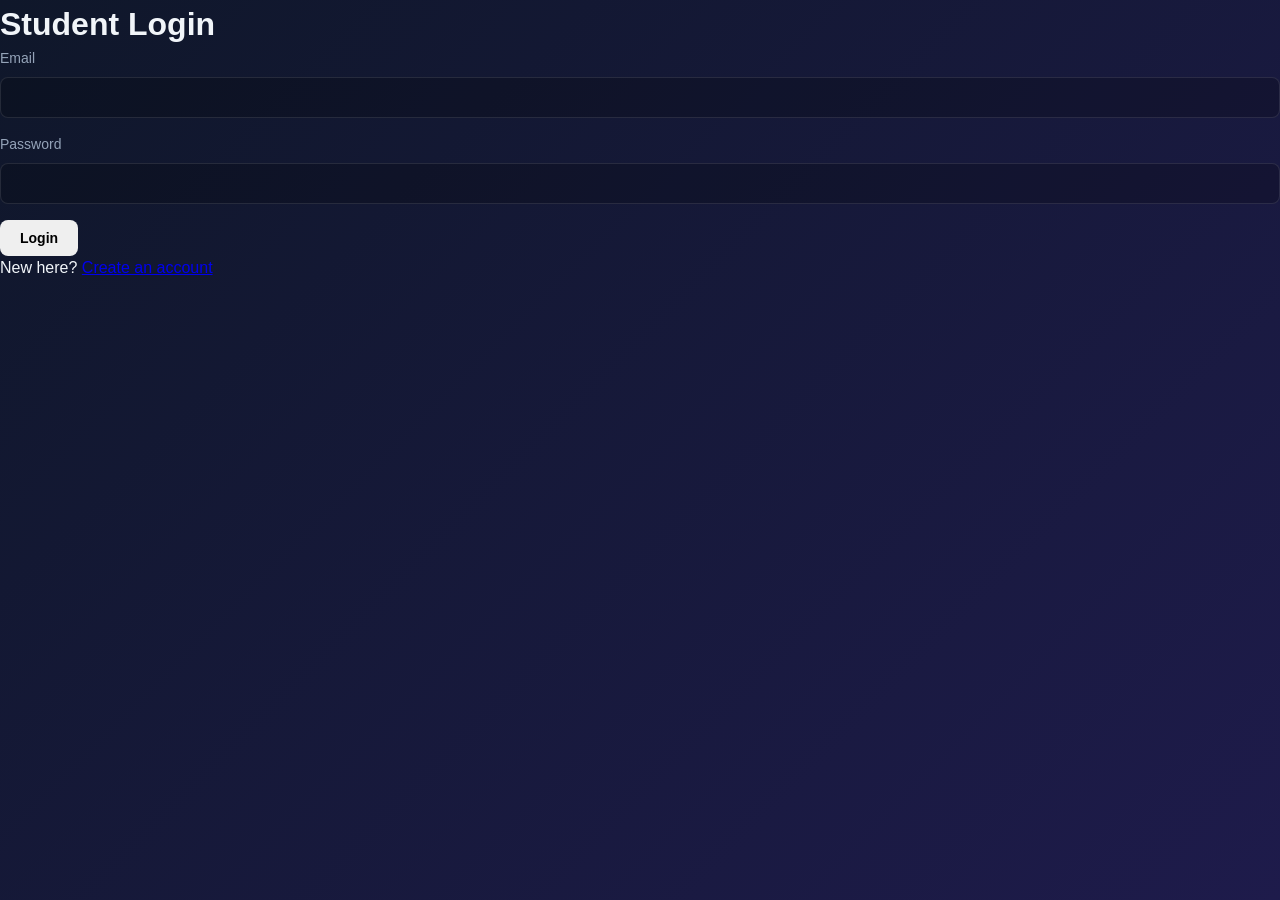
==== frontend/login.html @ 5ab9a2c1 "Initial clean commit" ====
<!DOCTYPE html>
<html lang="en">
<head>
  <meta charset="UTF-8" />
  <title>Student Login - AI College Scheduler</title>
  <meta name="viewport" content="width=device-width, initial-scale=1.0" />
  <link rel="stylesheet" href="styles.css" />
</head>
<body class="auth-body">
  <div class="auth-container">
    <div class="auth-card">
      <h1>Student Login</h1>
      <form id="login-form">
        <label>
          Email
          <input type="email" name="email" required />
        </label>
        <label>
          Password
          <input type="password" name="password" required />
        </label>
        <button type="submit">Login</button>
        <p class="auth-switch">
          New here?
          <a href="/register-page">Create an account</a>
        </p>
      </form>
      <div id="login-error" class="error-text"></div>
    </div>
  </div>
  <script src="script.js"></script>
</body>
</html>
---- frontend/styles.css ----
:root {
  --primary: #3b82f6;
  --primary-hover: #2563eb;
  --secondary: #64748b;
  --bg-gradient: linear-gradient(135deg, #0f172a 0%, #1e1b4b 100%);
  --panel-bg: rgba(30, 41, 59, 0.7);
  --glass-bg: rgba(255, 255, 255, 0.05);
  --text-main: #f1f5f9;
  --text-muted: #94a3b8;
  --border: rgba(255, 255, 255, 0.1);
  --accent: #8b5cf6;
  --success: #10b981;
  --error: #ef4444;
  --sidebar-w: 240px;
  --radius: 12px;
  --shadow: 0 10px 25px -5px rgba(0, 0, 0, 0.1), 0 8px 10px -6px rgba(0, 0, 0, 0.1);
}

* {
  box-sizing: border-box;
  margin: 0;
  padding: 0;
}

body {
  font-family: 'Inter', -apple-system, BlinkMacSystemFont, "Segoe UI", Roboto, Helvetica, Arial, sans-serif;
  background: var(--bg-gradient);
  color: var(--text-main);
  min-height: 100vh;
  line-height: 1.5;
  background-attachment: fixed;
}

.layout {
  display: flex;
  min-height: 100vh;
}

/* Sidebar */
.sidebar {
  width: var(--sidebar-w);
  background: rgba(15, 23, 42, 0.9);
  backdrop-filter: blur(10px);
  border-right: 1px solid var(--border);
  display: flex;
  flex-direction: column;
  position: fixed;
  top: 0;
  bottom: 0;
  padding: 1.5rem 0.875rem;
  z-index: 100;
}

.sidebar-header h1 {
  font-size: 1.25rem;
  letter-spacing: -0.025em;
  background: linear-gradient(to right, #60a5fa, #a78bfa);
  -webkit-background-clip: text;
  background-clip: text;
  -webkit-text-fill-color: transparent;
}

.logo-icon {
  width: 40px;
  height: 40px;
  background: var(--glass-bg);
  border-radius: 10px;
  display: flex;
  align-items: center;
  justify-content: center;
  margin-bottom: 0.75rem;
  color: var(--primary);
  border: 1px solid var(--border);
}

.logo-icon svg {
  width: 24px;
  height: 24px;
}

.sidebar-header p {
  font-size: 0.8rem;
  color: var(--text-muted);
  margin-bottom: 1.5rem;
}

.sidebar-nav {
  flex: 1;
}

.nav-item {
  width: 100%;
  padding: 0.6rem 0.75rem;
  margin-bottom: 0.25rem;
  background: transparent;
  border: none;
  border-radius: var(--radius);
  color: var(--text-muted);
  text-align: left;
  font-weight: 500;
  cursor: pointer;
  transition: all 0.2s ease;
  display: flex;
  align-items: center;
  gap: 0.65rem;
  font-size: 0.9rem;
}

.nav-item svg {
  width: 18px;
  height: 18px;
  flex-shrink: 0;
}

.nav-item:hover {
  background: var(--glass-bg);
  color: var(--text-main);
}

.nav-item.active {
  background: var(--primary);
  color: white;
  box-shadow: 0 4px 6px -1px rgba(59, 130, 246, 0.4);
}

.sidebar-footer {
  padding-top: 1rem;
  border-top: 1px solid var(--border);
}

/* Main Content */
.main-content {
  margin-left: var(--sidebar-w);
  flex: 1;
  padding: 2.5rem;
  max-width: 1200px;
}

/* Stats Grid */
.stats-grid {
  display: grid;
  grid-template-columns: repeat(auto-fit, minmax(180px, 1fr));
  gap: 1.5rem;
  margin-bottom: 3rem;
}

.stat-card {
  background: var(--panel-bg);
  backdrop-filter: blur(8px);
  border: 1px solid var(--border);
  padding: 1.5rem;
  border-radius: var(--radius);
  transition: transform 0.2s ease, box-shadow 0.2s ease;
}

.stat-card:hover {
  transform: translateY(-4px);
  box-shadow: var(--shadow);
}

.stat-card h3 {
  font-size: 0.875rem;
  color: var(--text-muted);
  text-transform: uppercase;
  letter-spacing: 0.05em;
  margin-bottom: 0.5rem;
}

.stat-card p {
  font-size: 2rem;
  font-weight: 700;
}

/* Sections */
.content-section {
  display: none;
  animation: fadeIn 0.4s ease-out;
}

.content-section.active {
  display: block;
}

@keyframes fadeIn {
  from {
    opacity: 0;
    transform: translateY(10px);
  }

  to {
    opacity: 1;
    transform: translateY(0);
  }
}

.section-header {
  display: flex;
  justify-content: space-between;
  align-items: center;
  margin-bottom: 2rem;
}

.panel {
  background: var(--panel-bg);
  backdrop-filter: blur(8px);
  border: 1px solid var(--border);
  padding: 2rem;
  border-radius: var(--radius);
  margin-bottom: 2rem;
}

/* Tables */
.data-table {
  width: 100%;
  border-collapse: collapse;
  margin-top: 1rem;
}

.data-table th {
  text-align: left;
  padding: 1rem;
  color: var(--text-muted);
  font-weight: 600;
  border-bottom: 1px solid var(--border);
  font-size: 0.875rem;
}

.data-table td {
  padding: 1rem;
  border-bottom: 1px solid var(--border);
  font-size: 0.9375rem;
}

.data-table tr:last-child td {
  border-bottom: none;
}

.data-table tbody tr:hover {
  background: var(--glass-bg);
}

/* Buttons */
button {
  padding: 0.625rem 1.25rem;
  border-radius: 8px;
  font-weight: 600;
  cursor: pointer;
  transition: all 0.2s;
  border: none;
  font-size: 0.875rem;
}

button.primary {
  background: var(--primary);
  color: white;
}

button.primary:hover {
  background: var(--primary-hover);
  transform: translateY(-1px);
}

button.secondary {
  background: var(--glass-bg);
  color: var(--text-main);
  border: 1px solid var(--border);
}

button.secondary:hover {
  background: rgba(255, 255, 255, 0.1);
}

button.small {
  padding: 0.4rem 0.8rem;
  font-size: 0.75rem;
}

/* Forms & Inputs */
input[type="text"],
input[type="email"],
input[type="password"],
input[type="number"],
select {
  width: 100%;
  padding: 0.75rem;
  background: rgba(0, 0, 0, 0.2);
  border: 1px solid var(--border);
  border-radius: 8px;
  color: white;
  margin-top: 0.5rem;
  transition: border-color 0.2s;
}

input:focus {
  outline: none;
  border-color: var(--primary);
}

label {
  display: block;
  font-size: 0.875rem;
  color: var(--text-muted);
  margin-bottom: 1rem;
}

/* Modals */
.modal-overlay {
  position: fixed;
  inset: 0;
  background: rgba(0, 0, 0, 0.6);
  backdrop-filter: blur(4px);
  display: flex;
  align-items: center;
  justify-content: center;
  z-index: 1000;
  transition: opacity 0.3s;
}

.modal-content {
  background: #1e293b;
  width: 100%;
  max-width: 500px;
  border-radius: var(--radius);
  border: 1px solid var(--border);
  box-shadow: 0 25px 50px -12px rgba(0, 0, 0, 0.5);
}

.modal-header {
  padding: 1.5rem;
  border-bottom: 1px solid var(--border);
  display: flex;
  justify-content: space-between;
  align-items: center;
}

.modal-body {
  padding: 1.5rem;
}

.hidden {
  display: none !important;
}

/* Utilities */
.two-column {
  display: grid;
  grid-template-columns: 2fr 1fr;
  gap: 1.5rem;
}

.admin-upload-status {
  margin-top: 1rem;
  padding: 0.75rem;
  border-radius: 8px;
}

.admin-upload-status.success {
  background: rgba(16, 185, 129, 0.1);
  color: var(--success);
}

.admin-upload-status.error {
  background: rgba(239, 68, 68, 0.1);
  color: var(--error);
}

/* Timetable Grid */
.timetable {
  margin-top: 1rem;
  overflow-x: auto;
}

.timetable-grid {
  display: grid;
  grid-template-columns: 80px repeat(7, 1fr);
  /* 7 days now matched with DAYS array */
  grid-template-rows: 40px repeat(12, 48px);
  /* 12 hours * 48px matched with JS */
  background: var(--panel-bg);
  border-radius: var(--radius);
  border: 1px solid var(--border);
  min-width: 900px;
  position: relative;
}

.timetable-header {
  grid-row: 1;
  display: flex;
  align-items: center;
  justify-content: center;
  font-weight: 600;
  color: var(--text-muted);
  border-bottom: 1px solid var(--border);
  border-right: 1px solid var(--border);
  font-size: 0.75rem;
  text-transform: uppercase;
  background: rgba(255, 255, 255, 0.05);
}

.timetable-timecell {
  grid-column: 1;
  display: flex;
  align-items: center;
  justify-content: center;
  font-size: 0.7rem;
  color: var(--text-muted);
  border-right: 1px solid var(--border);
  border-bottom: 1px solid var(--border);
  background: rgba(255, 255, 255, 0.03);
}

.timetable-slot {
  border-right: 1px solid var(--border);
  border-bottom: 1px solid var(--border);
  background: rgba(255, 255, 255, 0.01);
}

.timetable-day-column {
  position: relative;
  grid-row: 2 / 14;
  border-right: 1px solid var(--border);
}

.timetable-event {
  position: absolute;
  left: 4px;
  right: 4px;
  padding: 0.75rem;
  border-radius: 12px;
  color: white;
  font-size: 0.75rem;
  box-shadow: 0 4px 15px rgba(0, 0, 0, 0.3);
  transition: all 0.3s cubic-bezier(0.4, 0, 0.2, 1);
  cursor: grab;
  z-index: 10;
  overflow: hidden;
  border-left: 4px solid var(--accent);
  background: var(--primary-light);
  display: flex;
  flex-direction: column;
  justify-content: center;
}

.timetable-event:hover {
  transform: translateY(-2px) scale(1.02);
  box-shadow: 0 12px 24px rgba(0, 0, 0, 0.5);
  z-index: 20;
}

.timetable-event.dragging {
  opacity: 0.8;
  cursor: grabbing;
  z-index: 100;
  box-shadow: 0 20px 25px -5px rgba(0, 0, 0, 0.4);
  transform: scale(1.05);
}

.event-title {
  font-weight: 800;
  margin-bottom: 2px;
  white-space: nowrap;
  overflow: hidden;
  text-overflow: ellipsis;
  font-size: 0.8rem;
}

.event-meta {
  font-size: 0.7rem;
  opacity: 0.85;
  line-height: 1.3;
  font-weight: 500;
}

.event-actions {
  position: absolute;
  top: 4px;
  right: 4px;
  opacity: 0;
  transition: opacity 0.2s;
}

.timetable-event:hover .event-actions {
  opacity: 1;
}

.event-actions button {
  padding: 2px 4px;
  font-size: 0.6rem;
  background: rgba(0, 0, 0, 0.5);
  border-radius: 4px;
}

.hint-text {
  margin-top: 1.5rem;
  font-size: 0.875rem;
  color: var(--text-muted);
  text-align: center;
}
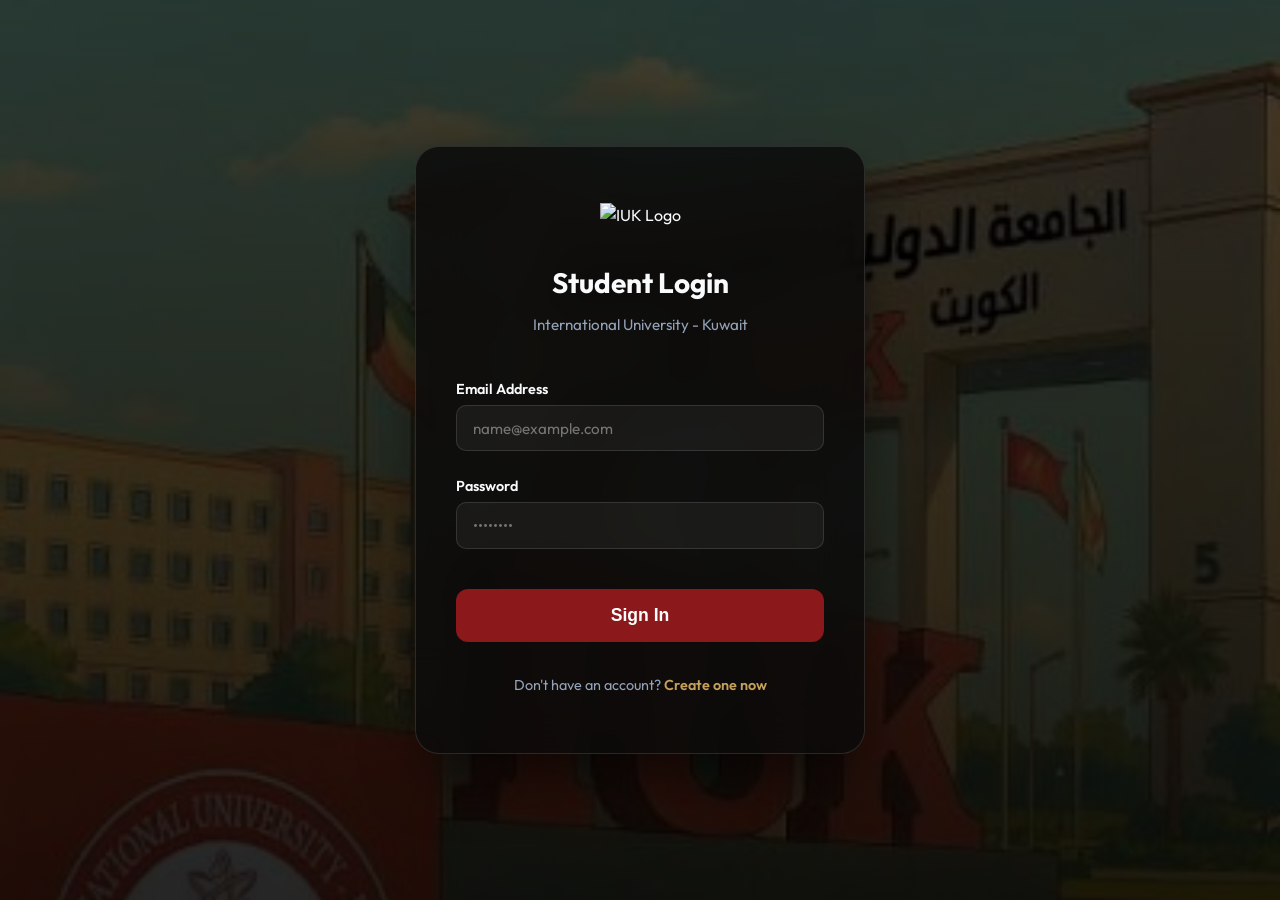
==== commit 9cabdd95: "edit" ====
--- a/frontend/login.html
+++ b/frontend/login.html
@@ -1,28 +1,32 @@
 <!DOCTYPE html>
 <html lang="en">
+
 <head>
   <meta charset="UTF-8" />
   <title>Student Login - AI College Scheduler</title>
   <meta name="viewport" content="width=device-width, initial-scale=1.0" />
   <link rel="stylesheet" href="styles.css" />
 </head>
+
 <body class="auth-body">
   <div class="auth-container">
     <div class="auth-card">
+      <img src="assets/logo.png" alt="IUK Logo" class="auth-logo">
       <h1>Student Login</h1>
+      <p class="subtitle">International University - Kuwait</p>
       <form id="login-form">
-        <label>
-          Email
-          <input type="email" name="email" required />
-        </label>
-        <label>
-          Password
-          <input type="password" name="password" required />
-        </label>
-        <button type="submit">Login</button>
+        <div class="form-group">
+          <label for="login-email">Email Address</label>
+          <input type="email" id="login-email" name="email" placeholder="name@example.com" required />
+        </div>
+        <div class="form-group">
+          <label for="login-password">Password</label>
+          <input type="password" id="login-password" name="password" placeholder="••••••••" required />
+        </div>
+        <button type="submit" class="primary">Sign In</button>
         <p class="auth-switch">
-          New here?
-          <a href="/register-page">Create an account</a>
+          Don't have an account?
+          <a href="/register-page">Create one now</a>
         </p>
       </form>
       <div id="login-error" class="error-text"></div>
@@ -30,5 +34,5 @@
   </div>
   <script src="script.js"></script>
 </body>
-</html>
 
+</html>
--- a/frontend/styles.css
+++ b/frontend/styles.css
@@ -1,19 +1,35 @@
+@import url('https://fonts.googleapis.com/css2?family=Outfit:wght@300;400;500;600;700;800&display=swap');
+
 :root {
-  --primary: #3b82f6;
-  --primary-hover: #2563eb;
-  --secondary: #64748b;
-  --bg-gradient: linear-gradient(135deg, #0f172a 0%, #1e1b4b 100%);
-  --panel-bg: rgba(30, 41, 59, 0.7);
-  --glass-bg: rgba(255, 255, 255, 0.05);
-  --text-main: #f1f5f9;
+  --primary: #8B181B;
+  /* IUK Maroon */
+  --primary-hover: #6a1215;
+  --secondary: #C5A059;
+  /* IUK Gold/Sand */
+  --accent: #D4AF37;
+  --bg-dark-overlay: linear-gradient(rgba(0, 0, 0, 0.7), rgba(0, 0, 0, 0.85));
+  --panel-bg: rgba(25, 25, 25, 0.85);
+  /* Darker, more glassmorphism-friendly */
+  --glass-bg: rgba(255, 255, 255, 0.08);
+  --text-main: #f8fafc;
   --text-muted: #94a3b8;
-  --border: rgba(255, 255, 255, 0.1);
-  --accent: #8b5cf6;
+  --border: rgba(255, 255, 255, 0.12);
   --success: #10b981;
   --error: #ef4444;
-  --sidebar-w: 240px;
-  --radius: 12px;
-  --shadow: 0 10px 25px -5px rgba(0, 0, 0, 0.1), 0 8px 10px -6px rgba(0, 0, 0, 0.1);
+  --sidebar-w: 260px;
+  --radius: 16px;
+  --shadow: 0 10px 40px -10px rgba(0, 0, 0, 0.5);
+}
+
+body {
+  font-family: 'Outfit', -apple-system, BlinkMacSystemFont, "Segoe UI", Roboto, Helvetica, Arial, sans-serif;
+  background: var(--bg-dark-overlay), url('assets/background.jpg');
+  background-size: cover;
+  background-position: center;
+  background-attachment: fixed;
+  color: var(--text-main);
+  min-height: 100vh;
+  line-height: 1.6;
 }
 
 * {
@@ -22,15 +38,6 @@
   padding: 0;
 }
 
-body {
-  font-family: 'Inter', -apple-system, BlinkMacSystemFont, "Segoe UI", Roboto, Helvetica, Arial, sans-serif;
-  background: var(--bg-gradient);
-  color: var(--text-main);
-  min-height: 100vh;
-  line-height: 1.5;
-  background-attachment: fixed;
-}
-
 .layout {
   display: flex;
   min-height: 100vh;
@@ -39,49 +46,45 @@
 /* Sidebar */
 .sidebar {
   width: var(--sidebar-w);
-  background: rgba(15, 23, 42, 0.9);
-  backdrop-filter: blur(10px);
+  background: rgba(10, 10, 10, 0.88);
+  backdrop-filter: blur(20px);
   border-right: 1px solid var(--border);
   display: flex;
   flex-direction: column;
   position: fixed;
   top: 0;
   bottom: 0;
-  padding: 1.5rem 0.875rem;
+  padding: 2rem 1rem;
   z-index: 100;
 }
 
+.sidebar-header {
+  text-align: center;
+  margin-bottom: 2.5rem;
+}
+
+.sidebar-logo {
+  width: 120px;
+  height: auto;
+  margin-bottom: 1rem;
+  filter: drop-shadow(0 4px 10px rgba(0, 0, 0, 0.3));
+}
+
 .sidebar-header h1 {
-  font-size: 1.25rem;
-  letter-spacing: -0.025em;
-  background: linear-gradient(to right, #60a5fa, #a78bfa);
-  -webkit-background-clip: text;
-  background-clip: text;
-  -webkit-text-fill-color: transparent;
-}
-
-.logo-icon {
-  width: 40px;
-  height: 40px;
-  background: var(--glass-bg);
-  border-radius: 10px;
-  display: flex;
-  align-items: center;
-  justify-content: center;
-  margin-bottom: 0.75rem;
-  color: var(--primary);
-  border: 1px solid var(--border);
-}
-
-.logo-icon svg {
-  width: 24px;
-  height: 24px;
+  font-size: 1.1rem;
+  font-weight: 700;
+  color: var(--text-main);
+  background: none;
+  -webkit-text-fill-color: initial;
+  letter-spacing: 0.5px;
 }
 
 .sidebar-header p {
-  font-size: 0.8rem;
-  color: var(--text-muted);
-  margin-bottom: 1.5rem;
+  font-size: 0.75rem;
+  color: var(--secondary);
+  font-weight: 600;
+  text-transform: uppercase;
+  margin-top: 0.25rem;
 }
 
 .sidebar-nav {
@@ -146,29 +149,45 @@
 
 .stat-card {
   background: var(--panel-bg);
-  backdrop-filter: blur(8px);
-  border: 1px solid var(--border);
-  padding: 1.5rem;
+  backdrop-filter: blur(12px);
+  border: 1px solid var(--border);
+  padding: 1.75rem;
   border-radius: var(--radius);
-  transition: transform 0.2s ease, box-shadow 0.2s ease;
+  transition: all 0.3s cubic-bezier(0.4, 0, 0.2, 1);
+  position: relative;
+  overflow: hidden;
+}
+
+.stat-card::before {
+  content: '';
+  position: absolute;
+  top: 0;
+  left: 0;
+  width: 4px;
+  height: 100%;
+  background: var(--primary);
+  opacity: 0.7;
 }
 
 .stat-card:hover {
-  transform: translateY(-4px);
+  transform: translateY(-6px);
   box-shadow: var(--shadow);
+  border-color: rgba(255, 255, 255, 0.2);
 }
 
 .stat-card h3 {
-  font-size: 0.875rem;
+  font-size: 0.8rem;
   color: var(--text-muted);
   text-transform: uppercase;
-  letter-spacing: 0.05em;
-  margin-bottom: 0.5rem;
+  letter-spacing: 0.1em;
+  margin-bottom: 0.75rem;
+  font-weight: 600;
 }
 
 .stat-card p {
-  font-size: 2rem;
-  font-weight: 700;
+  font-size: 2.25rem;
+  font-weight: 800;
+  color: var(--text-main);
 }
 
 /* Sections */
@@ -276,31 +295,79 @@
 }
 
 /* Forms & Inputs */
-input[type="text"],
-input[type="email"],
-input[type="password"],
-input[type="number"],
-select {
+/* Auth Pages */
+.auth-body {
+  display: flex;
+  align-items: center;
+  justify-content: center;
+  padding: 2rem;
+}
+
+.auth-container {
   width: 100%;
-  padding: 0.75rem;
-  background: rgba(0, 0, 0, 0.2);
-  border: 1px solid var(--border);
-  border-radius: 8px;
-  color: white;
-  margin-top: 0.5rem;
-  transition: border-color 0.2s;
-}
-
-input:focus {
-  outline: none;
-  border-color: var(--primary);
-}
-
-label {
-  display: block;
-  font-size: 0.875rem;
-  color: var(--text-muted);
-  margin-bottom: 1rem;
+  max-width: 450px;
+}
+
+.auth-card {
+  background: rgba(10, 10, 10, 0.8);
+  backdrop-filter: blur(25px);
+  padding: 3.5rem 2.5rem;
+  border-radius: 24px;
+  border: 1px solid var(--border);
+  box-shadow: 0 30px 60px -12px rgba(0, 0, 0, 0.6);
+  text-align: center;
+}
+
+.auth-logo {
+  width: 140px;
+  margin-bottom: 2rem;
+}
+
+.auth-card h1 {
+  font-size: 1.75rem;
+  margin-bottom: 0.5rem;
+  font-weight: 700;
+}
+
+.auth-card p.subtitle {
+  color: var(--text-muted);
+  margin-bottom: 2.5rem;
+  font-size: 0.95rem;
+}
+
+.auth-card label {
+  margin-bottom: 0;
+  /* Handled by form-group */
+}
+
+.auth-card input {
+  /* Override or complement global styles */
+  margin-top: 0.25rem;
+}
+
+.auth-card button {
+  width: 100%;
+  padding: 1rem;
+  font-size: 1.1rem;
+  margin-top: 1rem;
+  background: var(--primary);
+  border-radius: 12px;
+}
+
+.auth-switch {
+  margin-top: 2rem;
+  font-size: 0.9rem;
+  color: var(--text-muted);
+}
+
+.auth-switch a {
+  color: var(--secondary);
+  text-decoration: none;
+  font-weight: 600;
+}
+
+.auth-switch a:hover {
+  text-decoration: underline;
 }
 
 /* Modals */
@@ -317,16 +384,19 @@
 }
 
 .modal-content {
-  background: #1e293b;
-  width: 100%;
-  max-width: 500px;
-  border-radius: var(--radius);
-  border: 1px solid var(--border);
-  box-shadow: 0 25px 50px -12px rgba(0, 0, 0, 0.5);
+  background: #0f172a;
+  /* Solid dark for modals to ensure contrast */
+  width: 95%;
+  max-width: 550px;
+  border-radius: 20px;
+  border: 1px solid var(--border);
+  box-shadow: 0 25px 50px -12px rgba(0, 0, 0, 0.8);
+  overflow: hidden;
 }
 
 .modal-header {
-  padding: 1.5rem;
+  padding: 1.5rem 2rem;
+  background: rgba(255, 255, 255, 0.03);
   border-bottom: 1px solid var(--border);
   display: flex;
   justify-content: space-between;
@@ -334,7 +404,81 @@
 }
 
 .modal-body {
-  padding: 1.5rem;
+  padding: 2rem;
+}
+
+.modal-detail-row {
+  display: flex;
+  justify-content: space-between;
+  padding: 0.8rem 0;
+  border-bottom: 1px solid rgba(255, 255, 255, 0.05);
+}
+
+.modal-detail-row:last-child {
+  border-bottom: none;
+}
+
+.modal-detail-label {
+  color: var(--text-muted);
+  font-size: 0.9rem;
+}
+
+.modal-detail-value {
+  color: var(--text-main);
+  font-weight: 600;
+  font-size: 0.95rem;
+  text-align: right;
+}
+
+.modal-body label {
+  color: var(--text-main);
+  opacity: 0.9;
+}
+
+/* Forms & Inputs */
+input[type="text"],
+input[type="email"],
+input[type="password"],
+input[type="number"],
+input[type="time"],
+select,
+textarea {
+  width: 100%;
+  padding: 0.8rem 1rem;
+  background: rgba(255, 255, 255, 0.05);
+  border: 1px solid var(--border);
+  border-radius: 10px;
+  color: var(--text-main);
+  font-family: inherit;
+  font-size: 0.95rem;
+  transition: all 0.2s ease;
+  outline: none;
+}
+
+input:focus,
+select:focus {
+  border-color: var(--secondary);
+  background: rgba(255, 255, 255, 0.1);
+  box-shadow: 0 0 0 4px rgba(197, 160, 89, 0.1);
+}
+
+select option {
+  background-color: #0f172a;
+  color: var(--text-main);
+}
+
+label {
+  display: block;
+  font-size: 0.9rem;
+  font-weight: 600;
+  color: var(--text-main);
+  margin-bottom: 0.5rem;
+  text-align: left;
+}
+
+.form-group {
+  margin-bottom: 1.5rem;
+  text-align: left;
 }
 
 .hidden {
@@ -353,6 +497,25 @@
   padding: 0.75rem;
   border-radius: 8px;
 }
+
+.file-pick-btn {
+  display: inline-block;
+  padding: 0.625rem 1.25rem;
+  background: var(--glass-bg);
+  border: 1px solid var(--border);
+  border-radius: 8px;
+  color: var(--text-main);
+  font-size: 0.875rem;
+  font-weight: 600;
+  cursor: pointer;
+  transition: background 0.2s;
+  white-space: nowrap;
+}
+
+.file-pick-btn:hover {
+  background: rgba(255, 255, 255, 0.1);
+}
+
 
 .admin-upload-status.success {
   background: rgba(16, 185, 129, 0.1);
@@ -423,52 +586,44 @@
 
 .timetable-event {
   position: absolute;
-  left: 4px;
-  right: 4px;
-  padding: 0.75rem;
+  left: 6px;
+  right: 6px;
+  padding: 0.8rem;
   border-radius: 12px;
   color: white;
-  font-size: 0.75rem;
-  box-shadow: 0 4px 15px rgba(0, 0, 0, 0.3);
+  font-size: 0.8rem;
+  box-shadow: 0 6px 20px rgba(0, 0, 0, 0.4);
   transition: all 0.3s cubic-bezier(0.4, 0, 0.2, 1);
   cursor: grab;
   z-index: 10;
   overflow: hidden;
-  border-left: 4px solid var(--accent);
-  background: var(--primary-light);
+  border-left: 5px solid rgba(255, 255, 255, 0.3);
   display: flex;
   flex-direction: column;
-  justify-content: center;
+  gap: 4px;
 }
 
 .timetable-event:hover {
-  transform: translateY(-2px) scale(1.02);
-  box-shadow: 0 12px 24px rgba(0, 0, 0, 0.5);
-  z-index: 20;
-}
-
-.timetable-event.dragging {
-  opacity: 0.8;
-  cursor: grabbing;
-  z-index: 100;
-  box-shadow: 0 20px 25px -5px rgba(0, 0, 0, 0.4);
-  transform: scale(1.05);
+  transform: translateY(-3px) scale(1.03);
+  box-shadow: 0 15px 30px rgba(0, 0, 0, 0.6);
+  z-index: 30;
 }
 
 .event-title {
   font-weight: 800;
-  margin-bottom: 2px;
   white-space: nowrap;
   overflow: hidden;
   text-overflow: ellipsis;
-  font-size: 0.8rem;
+  font-size: 0.85rem;
+  letter-spacing: 0.3px;
 }
 
 .event-meta {
-  font-size: 0.7rem;
-  opacity: 0.85;
-  line-height: 1.3;
-  font-weight: 500;
+  font-size: 0.72rem;
+  opacity: 0.95;
+  line-height: 1.4;
+  font-weight: 600;
+  color: rgba(255, 255, 255, 0.9);
 }
 
 .event-actions {
